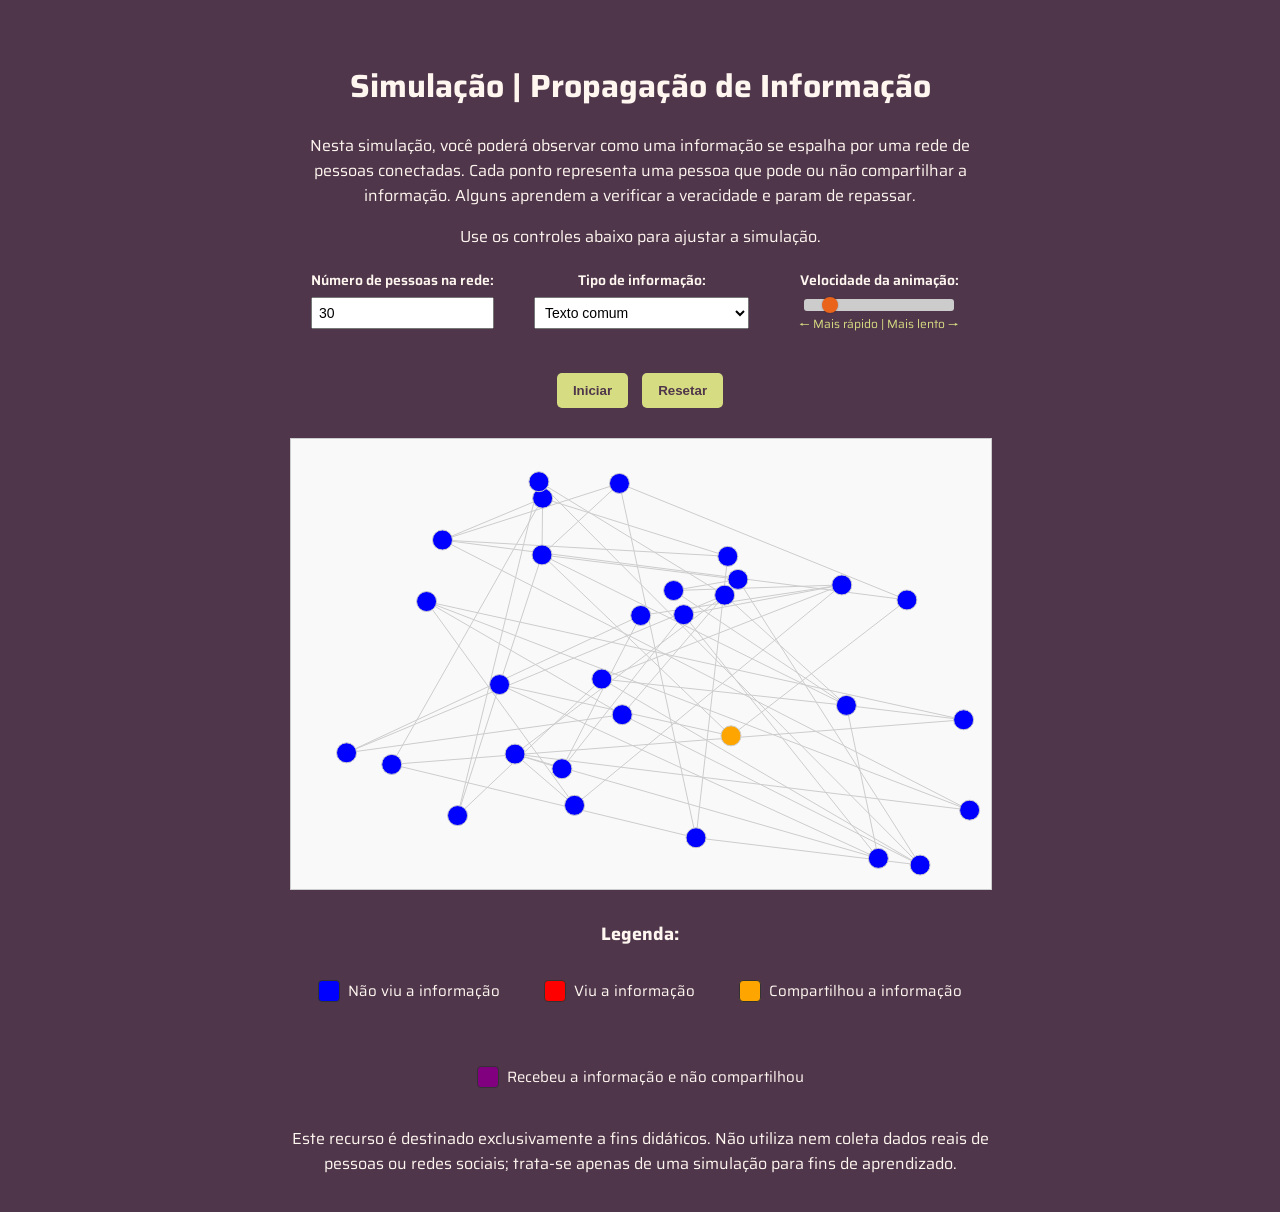
==== index.html @ 96612bad "first commit" ====
<!-- Adicionar: que essa simulação é para fins didáticos e não tem dados reais de nenhum lugar -->

<!DOCTYPE html>
<html lang="pt-br">

<head>
    <meta charset="UTF-8">
    <meta name="viewport" content="width=device-width, initial-scale=1.0">
    <link rel="stylesheet" href="style.css">
    <title>Simulação: Propagação de Informação</title>
</head>

<body class="container">
    <header>
        <h1>Simulação | Propagação de Informação</h1>

        <div class="descricao">
            <p>
                Nesta simulação, você poderá observar como uma informação se espalha por uma rede de pessoas conectadas.
                Cada ponto representa uma pessoa que pode ou não compartilhar a informação. Alguns aprendem a verificar
                a veracidade e param de repassar.
            </p>
            <p>Use os controles abaixo para ajustar a simulação.</p>
        </div>

        <div class="ajustes">
            <div class="grupo-ajuste">
                <label for="quantidadeNos">Número de pessoas na rede:</label>
                <input type="number" id="quantidadeNos" value="30" min="5" max="100">
            </div>

            <div class="grupo-ajuste">
                <label for="tipoInformacao">Tipo de informação:</label>
                <select id="tipoInformacao">
                    <option value="normal">Texto comum</option>
                    <option value="viral">Imagem ou vídeo (mais viral)</option>
                </select>
            </div>

            <div class="grupo-ajuste">
                <label for="velocidade">Velocidade da animação:</label>
                <input type="range" id="velocidade" min="1" max="1000" value="100">
                <small id="velocidadeDescricao">← Mais rápido | Mais lento →</small>
            </div>
        </div>
    </header>

    <main>
         <div class="controles">
            <button onclick="iniciarSimulacao()">Iniciar</button>
            <button onclick="resetarSimulacao()">Resetar</button>
        </div>
        <canvas id="quadro" width="700" height="500"></canvas> 

        <div class="legenda">
            <h3>Legenda:</h3>
            <div class="grid-legenda">
                <div class="item-legenda">
                    <div class="amostra-legenda" style="background-color: blue;"></div>
                    <p>Não viu a informação</p>
                </div>
                <div class="item-legenda">
                    <div class="amostra-legenda" style="background-color: red;"></div>
                    <p>Viu a informação</p>
                </div>
                <div class="item-legenda">
                    <div class="amostra-legenda" style="background-color: orange;"></div>
                    <p>Compartilhou a informação</p>
                </div>
                <div class="item-legenda">
                    <div class="amostra-legenda" style="background-color: purple;"></div>
                    <p>Recebeu a informação e não compartilhou</p>
                </div>
            </div>
        </div>

        </div>
        <p>
            Este recurso é destinado exclusivamente a fins didáticos. Não utiliza nem coleta dados reais de pessoas ou redes sociais; trata-se apenas de uma simulação para fins de aprendizado.
        </p>

    </main>



    <script src="script.js"></script>
</body>

</html>
---- style.css ----
@import url('https://fonts.googleapis.com/css2?family=Road+Rage&family=Saira:ital,wght@0,100..900;1,100..900&display=swap');

/* ======== BASE ======== */
:root{
    --cor-fundo: #4f364b ;
    --cor-principal: #0B0D20 ;
    --cor-secundaria: #cfdd2f; 
    --cor-destaque: #d6dc82;
    --cor-laranja: #ea631b;
    --cor-texto: #fff6ef;
}

body {
    font-family: "Saira", sans-serif;
    font-weight: 400;
    font-style: normal;
    margin: 0;
    padding: 0;
    background-color: var(--cor-fundo);
    color: var(--cor-texto);
}

.container {
    max-width: 800px;
    margin: 0 auto;
    padding: 20px;
    text-align: center;
}

/* ======== HEADER E DESCRIÇÃO ======== */
header {
    text-align: center;
    padding: 20px 0;
}

.descricao {
    max-width: 700px;
    margin: 0 auto 20px auto;
    font-size: 16px;
    color: var(--cor-texto);
}

/* ======== AJUSTES / CONTROLES ======== */
.ajustes {
    display: flex;
    flex-wrap: wrap;
    justify-content: center;
    gap: 40px; 
    margin-top: 20px;
    text-align: center;
}

.grupo-ajuste {
    display: flex;
    flex-direction: column;
    align-items: center;
    gap: 6px;
    min-width: 180px;
}

.grupo-ajuste label {
    font-size: 14px;
    font-weight: 600;
}

.grupo-ajuste input,
.grupo-ajuste select {
    padding: 6px;
    font-size: 14px;
    width: 100%;
    box-sizing: border-box;
}


/* ======== CANVAS E CONTROLES ======== */
main {
    max-width: 700px;
    margin: 0 auto;
    text-align: center;
}

#quadro {
    display: block;
    margin: 20px auto;
    border: 1px solid #ccc;
    background-color: #f9f9f9;
}

/* ======== BOTÕES ======== */
.controles {
    margin-top: 10px;
    text-align: center;
}

#velocidadeDescricao {
    display: block;
    font-size: 12px;
    color: var(--cor-destaque);
    margin-top: -5px;
    text-align: center;
}


button {
    background-color: var(--cor-destaque);
    color:var(--cor-fundo);
    padding: 10px 16px;
    margin: 10px 5px;
    border: none;
    border-radius: 5px;
    cursor: pointer;
    font-weight: bold;
}

button:hover {
    background-color: var(--cor-secundaria);
}

/* Barra do slider (Chrome, Edge) */
input[type="range"] {
    -webkit-appearance: none;
    width: 150px;
    height: 6px;
    background: #ccc;
    border-radius: 3px;
    outline: none;
    transition: background 0.3s ease;
}

/* Quando passa o mouse */
input[type="range"]:hover {
    background: var(--cor-texto); /* verde claro */
}

/* Botão (thumb) do slider */
input[type="range"]::-webkit-slider-thumb {
    -webkit-appearance: none;
    appearance: none;
    width: 16px;
    height: 16px;
    background: var(--cor-laranja);
    border-radius: 50%;
    cursor: pointer;
    border: none;
    box-shadow: 0 0 2px rgba(0,0,0,0.3);
}

input[type="range"]::-moz-range-thumb {
    width: 16px;
    height: 16px;
    background: var(--cor-laranja);
    border-radius: 50%;
    cursor: pointer;
    border: none;
}

/* Para Firefox - barra de fundo */
input[type="range"]::-moz-range-track {
    background: var(--cor-texto);
    height: 6px;
    border-radius: 3px;
}

/* ======== LEGENDA ======== */
.legenda {
    text-align: center;
    margin-top: 30px;
}

.legenda h3 {
    margin-bottom: 10px;
    font-size: 18px;
    color: var(--cor-texto);
}

.grid-legenda {
    display: flex;
    justify-content: center;
    flex-wrap: wrap;
    gap: 20px;
    margin-top: 10px;
}

.item-legenda {
    display: flex;
    align-items: center;
    gap: 8px;
    font-size: 15px;
    padding: 6px 12px;
    border-radius: 6px;
    transition: transform 0.2s ease;
}

.item-legenda:hover {
    transform: scale(1.03);
}

.amostra-legenda {
    width: 20px;
    height: 20px;
    border-radius: 4px;
    border: 1px solid #333;
}
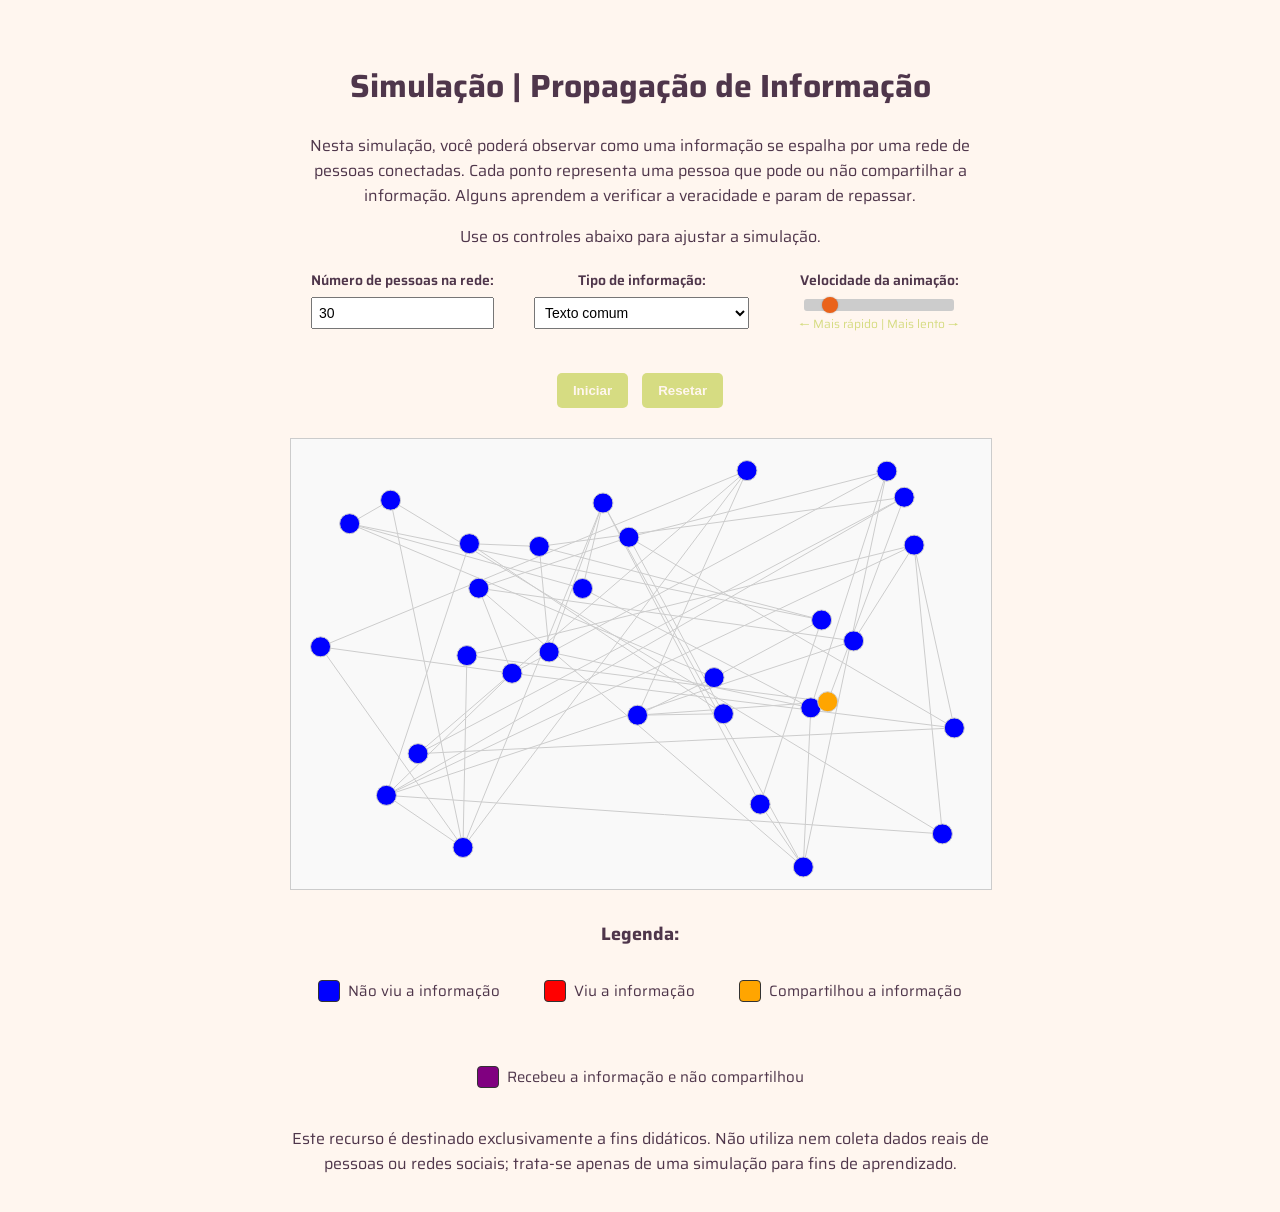
==== commit 1fe99dc4: "feat: limit propagation to partial reach" ====
--- a/index.html
+++ b/index.html
@@ -50,7 +50,8 @@
             <button onclick="iniciarSimulacao()">Iniciar</button>
             <button onclick="resetarSimulacao()">Resetar</button>
         </div>
-        <canvas id="quadro" width="700" height="500"></canvas> 
+        <canvas id="quadro" width="700" height="500"></canvas>
+        <p id="resultado" class="resultado"></p>
 
         <div class="legenda">
             <h3>Legenda:</h3>
--- a/style.css
+++ b/style.css
@@ -2,12 +2,12 @@
 
 /* ======== BASE ======== */
 :root{
-    --cor-fundo: #4f364b ;
-    --cor-principal: #0B0D20 ;
+    --cor-fundo: #fff6ef;
+    --cor-principal: #0B0D20;
     --cor-secundaria: #cfdd2f; 
     --cor-destaque: #d6dc82;
     --cor-laranja: #ea631b;
-    --cor-texto: #fff6ef;
+    --cor-texto: #4f364b;
 }
 
 body {
@@ -87,18 +87,23 @@
 }
 
 /* ======== BOTÕES ======== */
-.controles {
+.controles {
     margin-top: 10px;
     text-align: center;
-}
-
-#velocidadeDescricao {
+}
+
+#velocidadeDescricao {
     display: block;
     font-size: 12px;
     color: var(--cor-destaque);
     margin-top: -5px;
     text-align: center;
-}
+}
+
+.resultado {
+    margin-top: 10px;
+    font-weight: bold;
+}
 
 
 button {
@@ -129,7 +134,7 @@
 
 /* Quando passa o mouse */
 input[type="range"]:hover {
-    background: var(--cor-texto); /* verde claro */
+    background: var(--cor-texto); 
 }
 
 /* Botão (thumb) do slider */
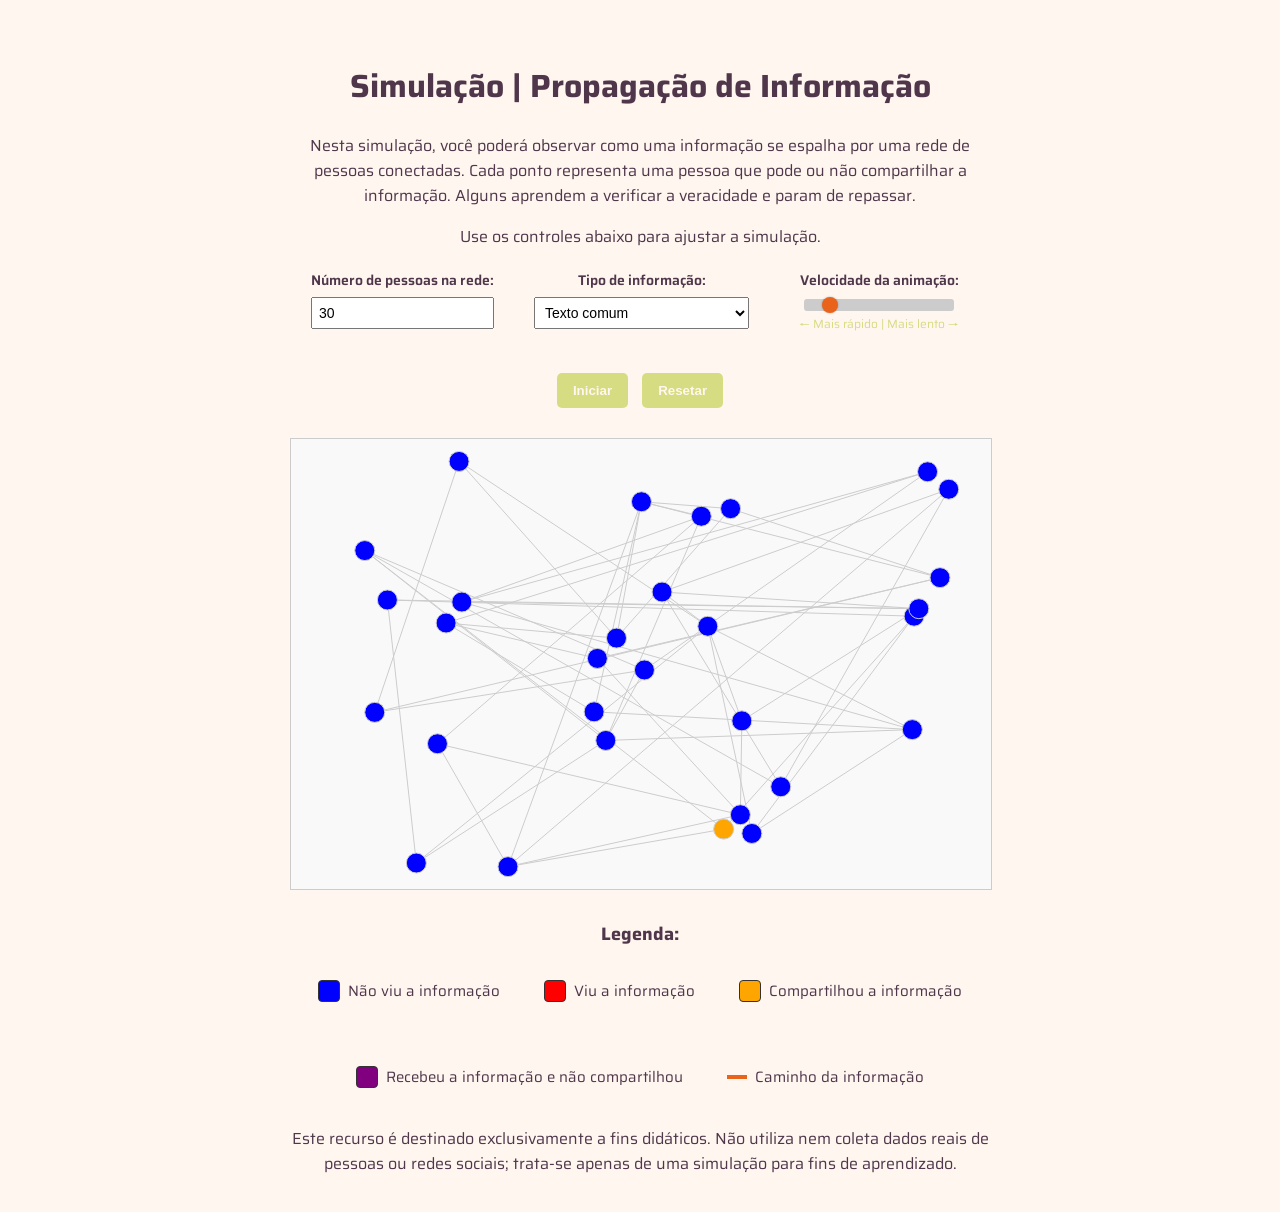
==== commit f05b14d8: "Highlight propagation paths in simulation" ====
--- a/index.html
+++ b/index.html
@@ -72,9 +72,11 @@
                     <div class="amostra-legenda" style="background-color: purple;"></div>
                     <p>Recebeu a informação e não compartilhou</p>
                 </div>
+                <div class="item-legenda">
+                    <div class="linha-legenda"></div>
+                    <p>Caminho da informação</p>
+                </div>
             </div>
-        </div>
-
         </div>
         <p>
             Este recurso é destinado exclusivamente a fins didáticos. Não utiliza nem coleta dados reais de pessoas ou redes sociais; trata-se apenas de uma simulação para fins de aprendizado.
--- a/style.css
+++ b/style.css
@@ -200,9 +200,15 @@
     transform: scale(1.03);
 }
 
-.amostra-legenda {
-    width: 20px;
-    height: 20px;
-    border-radius: 4px;
-    border: 1px solid #333;
-}
+.amostra-legenda {
+    width: 20px;
+    height: 20px;
+    border-radius: 4px;
+    border: 1px solid #333;
+}
+
+.linha-legenda {
+    width: 20px;
+    height: 4px;
+    background-color: var(--cor-laranja);
+}
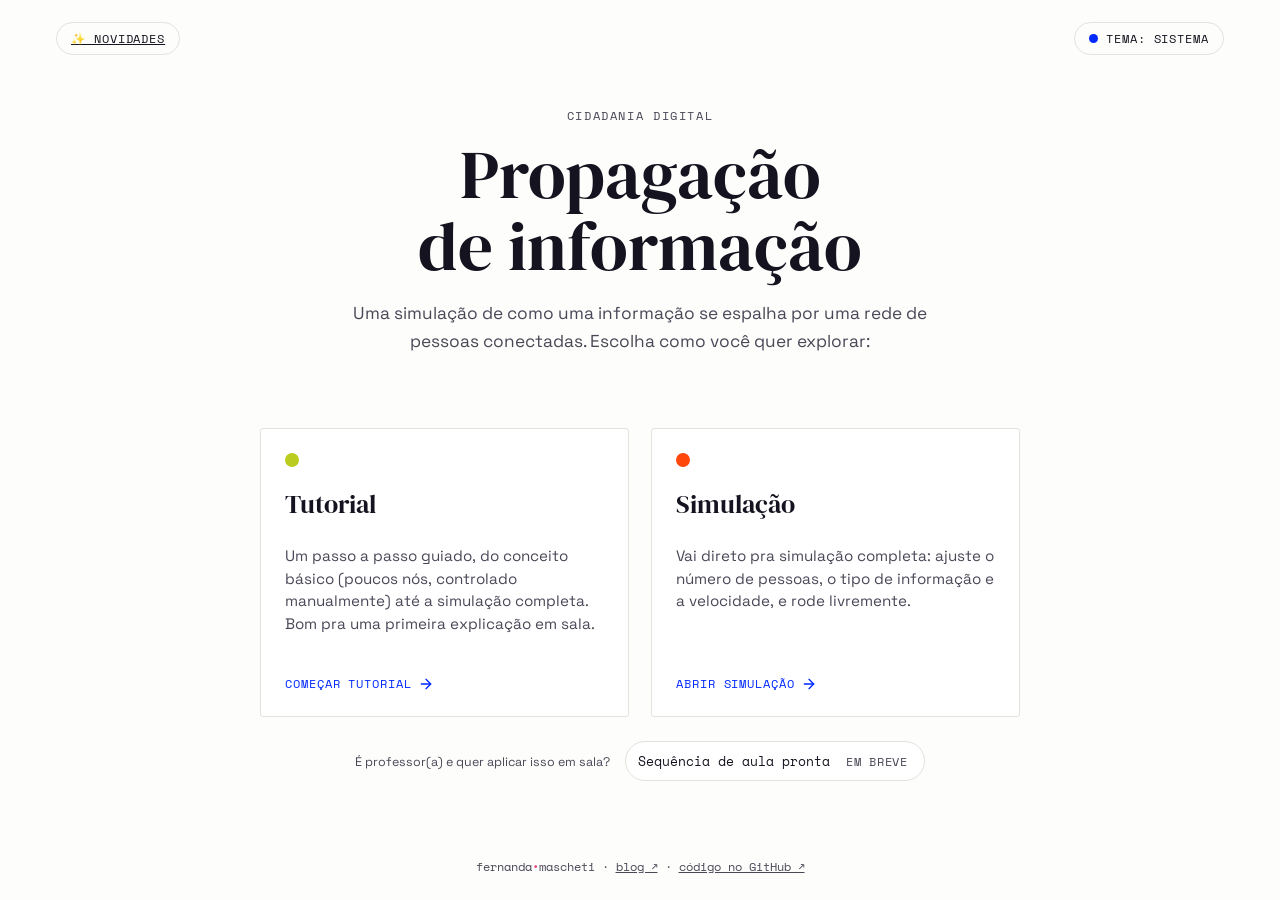
==== commit b564b23a: "v2.0: nova identidade visual, tutorial em niveis, e modelo de propagacao revisado - Reestrutura em 3" ====
--- a/index.html
+++ b/index.html
@@ -1,92 +1,86 @@
-<!-- Adicionar: que essa simulação é para fins didáticos e não tem dados reais de nenhum lugar -->
-
 <!DOCTYPE html>
 <html lang="pt-br">
+<head>
+<meta charset="UTF-8">
+<meta name="viewport" content="width=device-width, initial-scale=1.0">
+<title>Propagação de Informação</title>
+<meta name="description" content="Simulação interativa de como uma informação se espalha por uma rede de pessoas conectadas — recurso didático de Cidadania Digital.">
+<link rel="preconnect" href="https://fonts.googleapis.com">
+<link rel="preconnect" href="https://fonts.gstatic.com" crossorigin>
+<link href="https://fonts.googleapis.com/css2?family=DM+Serif+Display:ital@0;1&family=Space+Grotesk:wght@400..700&family=Space+Mono:wght@400;700&display=swap" rel="stylesheet">
+<link rel="stylesheet" href="global.css">
+<link rel="stylesheet" href="components.css">
+<link rel="stylesheet" href="landing.css">
+</head>
+<body>
 
-<head>
-    <meta charset="UTF-8">
-    <meta name="viewport" content="width=device-width, initial-scale=1.0">
-    <link rel="stylesheet" href="style.css">
-    <title>Simulação: Propagação de Informação</title>
-</head>
+<!-- Sprite de ícones (Lucide, MIT license — self-hosted) -->
+<svg style="display:none" aria-hidden="true">
+  <defs>
+    <symbol id="icon-arrow-right" viewBox="0 0 24 24" fill="none" stroke="currentColor" stroke-width="2" stroke-linecap="round" stroke-linejoin="round">
+      <path d="M5 12h14"/><path d="m12 5 7 7-7 7"/>
+    </symbol>
+  </defs>
+</svg>
 
-<body class="container">
-    <header>
-        <h1>Simulação | Propagação de Informação</h1>
+<div class="landing-top">
+  <a class="btn-pill" href="novidades.html">✨ novidades</a>
+  <button class="btn-pill" id="themeToggle" type="button">
+    <span class="node-dot c-blue"></span> <span id="themeLabel">tema: sistema</span>
+  </button>
+</div>
 
-        <div class="descricao">
-            <p>
-                Nesta simulação, você poderá observar como uma informação se espalha por uma rede de pessoas conectadas.
-                Cada ponto representa uma pessoa que pode ou não compartilhar a informação. Alguns aprendem a verificar
-                a veracidade e param de repassar.
-            </p>
-            <p>Use os controles abaixo para ajustar a simulação.</p>
-        </div>
+<section class="landing-hero">
+  <div class="wrap">
+    <div class="landing-intro">
+      <span class="eyebrow">Cidadania Digital</span>
+      <h1>Propagação de informação</h1>
+      <p>Uma simulação de como uma informação se espalha por uma rede de pessoas conectadas. Escolha como você quer explorar:</p>
+    </div>
 
-        <div class="ajustes">
-            <div class="grupo-ajuste">
-                <label for="quantidadeNos">Número de pessoas na rede:</label>
-                <input type="number" id="quantidadeNos" value="30" min="5" max="100">
-            </div>
+    <div class="choice-grid">
+      <a class="card choice-card" href="tutorial.html">
+        <span class="node-dot c-lime"></span>
+        <h2>Tutorial</h2>
+        <p>Um passo a passo guiado, do conceito básico (poucos nós, controlado manualmente) até a simulação completa. Bom pra uma primeira explicação em sala.</p>
+        <span class="choice-cta">Começar tutorial <svg class="icon" viewBox="0 0 24 24"><use href="#icon-arrow-right"/></svg></span>
+      </a>
 
-            <div class="grupo-ajuste">
-                <label for="tipoInformacao">Tipo de informação:</label>
-                <select id="tipoInformacao">
-                    <option value="normal">Texto comum</option>
-                    <option value="viral">Imagem ou vídeo (mais viral)</option>
-                </select>
-            </div>
+      <a class="card choice-card" href="simulacao.html">
+        <span class="node-dot c-amber"></span>
+        <h2>Simulação</h2>
+        <p>Vai direto pra simulação completa: ajuste o número de pessoas, o tipo de informação e a velocidade, e rode livremente.</p>
+        <span class="choice-cta">Abrir simulação <svg class="icon" viewBox="0 0 24 24"><use href="#icon-arrow-right"/></svg></span>
+      </a>
+    </div>
 
-            <div class="grupo-ajuste">
-                <label for="velocidade">Velocidade da animação:</label>
-                <input type="range" id="velocidade" min="1" max="1000" value="100">
-                <small id="velocidadeDescricao">← Mais rápido | Mais lento →</small>
-            </div>
-        </div>
-    </header>
+    <p class="landing-extra">
+      É professor(a) e quer aplicar isso em sala?
+      <a class="chip" href="#" title="Em breve">Sequência de aula pronta <span class="landing-em-breve">em breve</span></a>
+    </p>
+  </div>
+</section>
 
-    <main>
-         <div class="controles">
-            <button onclick="iniciarSimulacao()">Iniciar</button>
-            <button onclick="resetarSimulacao()">Resetar</button>
-        </div>
-        <canvas id="quadro" width="700" height="500"></canvas>
-        <p id="resultado" class="resultado"></p>
+<footer class="landing-footer">
+  fernanda<span style="color:var(--pink);">•</span>mascheti ·
+  <a href="https://femascheti.com" style="color:var(--ink-soft);">blog ↗</a> ·
+  <a href="https://github.com/femascheti/simulador-propagacao-informacao" style="color:var(--ink-soft);">código no GitHub ↗</a>
+</footer>
 
-        <div class="legenda">
-            <h3>Legenda:</h3>
-            <div class="grid-legenda">
-                <div class="item-legenda">
-                    <div class="amostra-legenda" style="background-color: blue;"></div>
-                    <p>Não viu a informação</p>
-                </div>
-                <div class="item-legenda">
-                    <div class="amostra-legenda" style="background-color: red;"></div>
-                    <p>Viu a informação</p>
-                </div>
-                <div class="item-legenda">
-                    <div class="amostra-legenda" style="background-color: orange;"></div>
-                    <p>Compartilhou a informação</p>
-                </div>
-                <div class="item-legenda">
-                    <div class="amostra-legenda" style="background-color: purple;"></div>
-                    <p>Recebeu a informação e não compartilhou</p>
-                </div>
-                <div class="item-legenda">
-                    <div class="linha-legenda"></div>
-                    <p>Caminho da informação</p>
-                </div>
-            </div>
-        </div>
-        <p>
-            Este recurso é destinado exclusivamente a fins didáticos. Não utiliza nem coleta dados reais de pessoas ou redes sociais; trata-se apenas de uma simulação para fins de aprendizado.
-        </p>
-
-    </main>
-
-
-
-    <script src="script.js"></script>
+<script>
+  (function () {
+    const toggle = document.getElementById('themeToggle');
+    const label = document.getElementById('themeLabel');
+    const root = document.documentElement;
+    const states = ['system', 'light', 'dark'];
+    let stateIndex = 0;
+    toggle.addEventListener('click', () => {
+      stateIndex = (stateIndex + 1) % states.length;
+      const s = states[stateIndex];
+      if (s === 'system') { root.removeAttribute('data-theme'); label.textContent = 'tema: sistema'; }
+      else { root.setAttribute('data-theme', s); label.textContent = 'tema: ' + (s === 'light' ? 'claro' : 'escuro'); }
+    });
+  })();
+</script>
 </body>
-
-</html>+</html>
--- a/global.css
+++ b/global.css
@@ -0,0 +1,244 @@
+/* ============================================================
+   Fernanda Mascheti — Design Tokens (global.css)
+   Extraído do artifact "Sistema de Identidade v01"
+   (https://claude.ai/code/artifact/1e1ac895-8201-4791-9dce-32bb46d02f50)
+   ============================================================ */
+
+/* ---------- fonts ----------
+   DM Serif Display, Space Grotesk e Space Mono são carregadas via
+   Google Fonts (<link> no <head> de cada página). Não declarar
+   @font-face local aqui sem os arquivos correspondentes em /fonts —
+   uma declaração local com o mesmo family/weight que falha ao
+   carregar (404) some com a fonte inteira em vez de cair pro
+   Google Fonts, porque o navegador não faz fallback entre
+   @font-face concorrentes, só pro próximo da font-family da regra. */
+
+/* ---------- color tokens ---------- */
+:root {
+  --paper: #fdfdfb;
+  --paper-raised: #ffffff;
+  --ink: #15131f;
+  --ink-soft: #4a4757;
+  --line: #e4e1de;
+
+  --brand-blue: #0029ff;
+  --brand-blue-ink: #ffffff;
+  --lime: #b9cc1f;
+  --lime-ink: #24280a;
+  --pink: #e8447a;
+  --pink-ink: #fff0f4;
+  --amber: #fe470a;
+  --amber-ink: #2a0a00;
+  --sky: #9dcff0;
+  --sky-ink: #072843;
+  --sun: #fef76d;
+  --sun-ink: #2a2400;
+
+  --shadow: 220 20% 10%;
+  --radius: 3px;
+
+  /* elevação (superfícies levantadas: card hover, toast, dropdown, dialog) */
+  --elevation-1: 0 1px 2px hsl(var(--shadow) / 0.06), 0 1px 1px hsl(var(--shadow) / 0.04);
+  --elevation-2: 0 8px 20px -4px hsl(var(--shadow) / 0.14), 0 2px 6px -2px hsl(var(--shadow) / 0.08);
+  --elevation-3: 0 20px 50px -12px hsl(var(--shadow) / 0.35);
+
+  /* anel de foco compartilhado por botões, inputs e controles */
+  --focus-ring: 0 0 0 3px hsl(228 100% 50% / 0.18);
+
+  /* spacing scale (extraída dos paddings/gaps usados no artifact) */
+  --space-1: 8px;
+  --space-2: 12px;
+  --space-3: 14px;
+  --space-4: 18px;
+  --space-5: 22px;
+  --space-6: 24px;
+  --space-7: 32px;
+  --space-8: clamp(20px, 5vw, 56px);   /* padding lateral de página */
+  --space-9: clamp(40px, 7vw, 72px);   /* padding vertical de seção */
+  --space-10: clamp(50px, 9vw, 96px);  /* padding vertical do hero */
+
+  /* type scale */
+  --text-xs: 0.72rem;   /* eyebrow, .theme-toggle, labels mono */
+  --text-sm: 0.78rem;   /* .card .tag, notas pequenas */
+  --text-sm-alt: 0.82rem; /* .chip, swatch-meta .name */
+  --text-base: 0.95rem; /* wordmark */
+  --text-md: 1.05rem;   /* corpo padrão / type-sample-body */
+  --text-lg: 1.08rem;   /* hero lede */
+  --text-h2: clamp(1.5rem, 3vw, 2rem);      /* section-head h2 */
+  --text-display-sm: clamp(1.6rem, 3.4vw, 2.5rem); /* type specimen display */
+  --text-hero: clamp(2.4rem, 6vw, 4.3rem);  /* hero h1 */
+
+  --max-content: 1040px; /* .wrap max-width */
+}
+
+@media (prefers-color-scheme: dark) {
+  :root {
+    --paper: #131226;
+    --paper-raised: #1b1a33;
+    --ink: #f3f1ff;
+    --ink-soft: #b3aecf;
+    --line: #322f52;
+    --brand-blue: #0029ff;
+    --brand-blue-ink: #ffffff;
+    --lime: #d7ec3f;
+    --lime-ink: #1b1e05;
+    --pink: #ff7aa8;
+    --pink-ink: #2a0714;
+    --amber: #fe470a;
+    --amber-ink: #2a0a00;
+    --sky: #9dcff0;
+    --sky-ink: #072843;
+    --sun: #fef76d;
+    --sun-ink: #2a2400;
+  }
+}
+:root[data-theme='dark'] {
+  --paper: #131226;
+  --paper-raised: #1b1a33;
+  --ink: #f3f1ff;
+  --ink-soft: #b3aecf;
+  --line: #322f52;
+  --brand-blue: #0029ff;
+  --brand-blue-ink: #ffffff;
+  --lime: #d7ec3f;
+  --lime-ink: #1b1e05;
+  --pink: #ff7aa8;
+  --pink-ink: #2a0714;
+  --amber: #fe470a;
+  --amber-ink: #2a0a00;
+  --sky: #9dcff0;
+  --sky-ink: #072843;
+  --sun: #fef76d;
+  --sun-ink: #2a2400;
+}
+:root[data-theme='light'] {
+  --paper: #fdfdfb;
+  --paper-raised: #ffffff;
+  --ink: #15131f;
+  --ink-soft: #4a4757;
+  --line: #e4e1de;
+  --brand-blue: #0029ff;
+  --brand-blue-ink: #ffffff;
+  --lime: #b9cc1f;
+  --lime-ink: #24280a;
+  --pink: #e8447a;
+  --pink-ink: #fff0f4;
+  --amber: #fe470a;
+  --amber-ink: #2a0a00;
+  --sky: #9dcff0;
+  --sky-ink: #072843;
+  --sun: #fef76d;
+  --sun-ink: #2a2400;
+}
+
+/* ---------- base reset & typography ---------- */
+* { box-sizing: border-box; }
+
+html, body {
+  margin: 0;
+  background: var(--paper);
+  color: var(--ink);
+  font-family: 'Space Grotesk', ui-sans-serif, sans-serif;
+  -webkit-font-smoothing: antialiased;
+  overflow-x: hidden;
+  transition: background .3s ease, color .3s ease;
+}
+
+::selection { background: var(--lime); color: var(--lime-ink); }
+
+a { color: var(--brand-blue); }
+
+h1, h2, h3 {
+  font-family: 'DM Serif Display', ui-serif, Georgia, serif;
+  font-weight: 400;
+  line-height: 1.05;
+  text-wrap: balance;
+  margin: 0;
+}
+
+.eyebrow {
+  font-family: 'Space Mono', ui-monospace, monospace;
+  font-size: var(--text-xs);
+  letter-spacing: 0.14em;
+  text-transform: uppercase;
+  color: var(--ink-soft);
+}
+
+.wrap {
+  max-width: var(--max-content);
+  margin: 0 auto;
+  padding: 0 var(--space-8);
+}
+
+/* ---------- border radius tokens em uso ---------- */
+.radius-card { border-radius: var(--radius); }   /* cards, swatches */
+.radius-pill { border-radius: 999px; }           /* botões, chips, toggle */
+.radius-circle { border-radius: 50%; }           /* dots do grafo, avatar */
+
+/* ---------- componentes-base (tokens aplicados) ---------- */
+
+/* dot/node — usado no motivo de constelação (hero, chips, bullets de tag) */
+.node-dot {
+  display: inline-block;
+  width: 9px;
+  height: 9px;
+  border-radius: 50%;
+}
+.node-dot.c-lime  { background: var(--lime); }
+.node-dot.c-pink  { background: var(--pink); }
+.node-dot.c-amber { background: var(--amber); }
+.node-dot.c-sky   { background: var(--sky); }
+.node-dot.c-sun   { background: var(--sun); }
+.node-dot.c-blue  { background: var(--brand-blue); }
+.node-dot.c-paper { background: var(--paper-raised); border: 1px solid var(--ink-soft); }
+
+/* chip / badge (tags de categoria: Design Instrucional, Dados, Produto...) */
+.chip {
+  display: inline-flex;
+  align-items: center;
+  gap: var(--space-1);
+  padding: 9px 16px 9px 12px;
+  border-radius: 999px;
+  border: 1px solid var(--line);
+  font-family: 'Space Mono', monospace;
+  font-size: var(--text-sm-alt);
+  background: var(--paper-raised);
+}
+
+/* card de projeto/categoria */
+.card {
+  position: relative;
+  border: 1px solid var(--line);
+  border-radius: var(--radius);
+  padding: var(--space-5) var(--space-5) var(--space-6);
+  background: var(--paper-raised);
+  transition: border-color .2s ease, transform .2s ease;
+}
+.card:hover { transform: translateY(-3px); box-shadow: var(--elevation-2); }
+
+/* botão pill (ex: toggle de tema, CTA outline) */
+.btn-pill {
+  font-family: 'Space Mono', monospace;
+  font-size: var(--text-xs);
+  letter-spacing: 0.08em;
+  text-transform: uppercase;
+  background: none;
+  border: 1px solid var(--line);
+  color: var(--ink);
+  padding: 7px 14px;
+  border-radius: 999px;
+  cursor: pointer;
+  display: inline-flex;
+  align-items: center;
+  gap: var(--space-1);
+}
+.btn-pill:hover { border-color: var(--ink-soft); }
+.btn-pill:focus { outline: none; }
+.btn-pill:focus-visible { border-color: var(--brand-blue); box-shadow: var(--focus-ring); }
+.btn-pill:disabled { opacity: 0.5; cursor: not-allowed; }
+.btn-pill:disabled:hover { border-color: var(--line); }
+
+/* variante preenchida — ação principal */
+.btn-pill.primary { background: var(--brand-blue); color: var(--brand-blue-ink); border-color: var(--brand-blue); }
+.btn-pill.primary:hover { background: var(--brand-blue); border-color: var(--brand-blue); filter: brightness(0.92); }
+.btn-pill.primary:disabled:hover { filter: none; }
--- a/components.css
+++ b/components.css
@@ -0,0 +1,908 @@
+/* ============================================================
+   Fernanda Mascheti — Design System (components.css)
+   Componentes de UI construídos sobre os tokens de global.css.
+   Adaptados visualmente do shadcn/ui pro sistema de identidade
+   (DM Serif Display / Space Grotesk / Space Mono, radius=3px,
+   pills=999px, paleta lime/pink/amber/sky/sun sobre brand-blue).
+   Importar global.css ANTES deste arquivo.
+   ============================================================ */
+
+/* ---------- ícones (sprite Lucide definido em design-system.html) ---------- */
+.icon {
+  width: 16px; height: 16px;
+  flex: none;
+  display: inline-block;
+  vertical-align: middle;
+}
+
+/* ---------- foco (padrão compartilhado por inputs, botões e controles) ----------
+   outline vai pra none incondicionalmente em :focus (clique de mouse não deve
+   mostrar o outline nativo do navegador, que ignora nosso border-radius); o
+   anel customizado só aparece em :focus-visible (navegação por teclado). */
+.focus-ring:focus,
+.checkbox input:focus ~ .checkbox-box,
+.switch input:focus ~ .switch-track,
+.input:focus,
+.textarea:focus,
+.select:focus,
+.slider input[type="range"]:focus,
+.carousel-btn:focus,
+.carousel-dot:focus,
+.dialog-close:focus,
+.calendar-nav:focus,
+.calendar-day:focus,
+.toast-close:focus,
+.tabs-trigger:focus,
+.accordion-trigger:focus,
+.sidebar-item:focus,
+.stepper-btn:focus {
+  outline: none;
+}
+.focus-ring:focus-visible,
+.checkbox input:focus-visible ~ .checkbox-box,
+.switch input:focus-visible ~ .switch-track,
+.input:focus-visible,
+.textarea:focus-visible,
+.select:focus-visible,
+.slider input[type="range"]:focus-visible,
+.carousel-btn:focus-visible,
+.carousel-dot:focus-visible,
+.dialog-close:focus-visible,
+.calendar-nav:focus-visible,
+.calendar-day:focus-visible,
+.toast-close:focus-visible,
+.tabs-trigger:focus-visible,
+.accordion-trigger:focus-visible,
+.sidebar-item:focus-visible,
+.stepper-btn:focus-visible {
+  border-color: var(--brand-blue);
+  box-shadow: var(--focus-ring);
+}
+
+/* ============================================================
+   CALENDAR (movido de design-system.html — era componente real,
+   não markup de demonstração da página)
+   ============================================================ */
+.calendar {
+  background: var(--paper-raised);
+  border: 1px solid var(--line);
+  border-radius: var(--radius);
+  padding: var(--space-4);
+  width: fit-content;
+}
+.calendar-header {
+  display: flex;
+  align-items: center;
+  justify-content: space-between;
+  gap: var(--space-3);
+  margin-bottom: var(--space-3);
+}
+.calendar-title {
+  font-family: 'Space Grotesk', sans-serif;
+  font-weight: 700;
+  font-size: var(--text-base);
+  text-transform: capitalize;
+}
+.calendar-nav {
+  width: 26px; height: 26px;
+  border-radius: 50%;
+  border: 1px solid var(--line);
+  background: none;
+  color: var(--ink);
+  cursor: pointer;
+  display: flex;
+  align-items: center;
+  justify-content: center;
+  font-size: 0.9rem;
+  line-height: 1;
+  padding: 0;
+}
+.calendar-nav:hover { border-color: var(--ink-soft); }
+.calendar-grid {
+  display: grid;
+  grid-template-columns: 30px repeat(7, 32px);
+  gap: 2px;
+}
+.calendar-weekhead, .calendar-weeknum {
+  font-family: 'Space Mono', monospace;
+  font-size: var(--text-xs);
+  color: var(--ink-soft);
+  text-align: center;
+  display: flex;
+  align-items: center;
+  justify-content: center;
+}
+.calendar-weekhead { text-transform: uppercase; padding-bottom: 4px; }
+.calendar-weeknum { border-right: 1px solid var(--line); margin-right: 2px; }
+.calendar-day {
+  width: 32px; height: 32px;
+  border: 1px solid transparent;
+  background: none;
+  border-radius: 50%;
+  font-family: 'Space Mono', monospace;
+  font-size: var(--text-sm-alt);
+  color: var(--ink);
+  cursor: pointer;
+  display: flex;
+  align-items: center;
+  justify-content: center;
+}
+.calendar-day:hover { background: var(--line); }
+.calendar-day.outside { color: var(--ink-soft); opacity: 0.45; }
+.calendar-day.today { border-color: var(--brand-blue); font-weight: 700; }
+.calendar-day.selected { background: var(--brand-blue); color: var(--brand-blue-ink); font-weight: 700; }
+.calendar-legend {
+  display: flex;
+  flex-wrap: wrap;
+  gap: var(--space-4);
+  margin-top: var(--space-3);
+  font-family: 'Space Mono', monospace;
+  font-size: var(--text-xs);
+  color: var(--ink-soft);
+}
+.calendar-legend .swatch-dot {
+  display: inline-block;
+  width: 9px; height: 9px;
+  border-radius: 50%;
+  margin-right: 5px;
+  vertical-align: middle;
+}
+
+/* ============================================================
+   CHECKBOX
+   ============================================================ */
+.checkbox {
+  display: inline-flex;
+  align-items: center;
+  gap: var(--space-2);
+  cursor: pointer;
+  font-size: var(--text-md);
+  color: var(--ink);
+}
+.checkbox input {
+  position: absolute;
+  width: 1px; height: 1px;
+  margin: -1px;
+  overflow: hidden;
+  clip: rect(0,0,0,0);
+}
+.checkbox-box {
+  flex: none;
+  width: 18px; height: 18px;
+  border: 1px solid var(--line);
+  border-radius: var(--radius);
+  background: var(--paper-raised);
+  display: flex;
+  align-items: center;
+  justify-content: center;
+  transition: background .15s ease, border-color .15s ease;
+}
+.checkbox-box svg {
+  width: 12px; height: 12px;
+  opacity: 0;
+  transform: scale(0.6);
+  transition: opacity .12s ease, transform .12s ease;
+}
+.checkbox:hover .checkbox-box { border-color: var(--ink-soft); }
+.checkbox input:checked ~ .checkbox-box {
+  background: var(--pink);
+  border-color: var(--pink);
+}
+.checkbox:hover input:checked ~ .checkbox-box { border-color: var(--pink); filter: brightness(0.92); }
+.checkbox input:checked ~ .checkbox-box svg { opacity: 1; transform: scale(1); }
+.checkbox input:disabled ~ .checkbox-box { opacity: 0.5; cursor: not-allowed; }
+.checkbox:has(input:disabled) { cursor: not-allowed; color: var(--ink-soft); }
+.checkbox:has(input:disabled):hover .checkbox-box { border-color: var(--line); }
+
+/* ============================================================
+   CARD — subcomponentes (o .card base já existe em global.css)
+   ============================================================ */
+.card-header { margin-bottom: var(--space-3); }
+.card-title {
+  font-family: 'DM Serif Display', serif;
+  font-weight: 400;
+  font-size: 1.4rem;
+  margin: 0;
+}
+.card-description {
+  font-size: var(--text-sm);
+  color: var(--ink-soft);
+  margin-top: var(--space-1);
+  line-height: 1.5;
+}
+.card-content { font-size: var(--text-base); color: var(--ink-soft); line-height: 1.55; }
+.card-footer {
+  display: flex;
+  align-items: center;
+  gap: var(--space-3);
+  margin-top: var(--space-5);
+  padding-top: var(--space-4);
+  border-top: 1px solid var(--line);
+}
+
+/* ============================================================
+   CAROUSEL
+   ============================================================ */
+.carousel { position: relative; }
+.carousel-viewport { overflow: hidden; }
+.carousel-track {
+  display: flex;
+  transition: transform .35s ease;
+}
+.carousel-slide { flex: 0 0 100%; min-width: 0; }
+.carousel-controls {
+  display: flex;
+  align-items: center;
+  justify-content: space-between;
+  margin-top: var(--space-4);
+}
+.carousel-btn {
+  width: 32px; height: 32px;
+  border-radius: 50%;
+  border: 1px solid var(--line);
+  background: var(--paper-raised);
+  color: var(--ink);
+  cursor: pointer;
+  display: flex;
+  align-items: center;
+  justify-content: center;
+  font-size: 1rem;
+  line-height: 1;
+}
+.carousel-btn:hover { border-color: var(--ink-soft); }
+.carousel-btn:disabled { opacity: 0.35; cursor: not-allowed; }
+.carousel-dots { display: flex; gap: 7px; }
+.carousel-dot {
+  width: 7px; height: 7px;
+  border-radius: 50%;
+  border: none;
+  background: var(--line);
+  cursor: pointer;
+  padding: 0;
+}
+.carousel-dot:hover { background: var(--ink-soft); }
+.carousel-dot.active { background: var(--amber); }
+.carousel-dot.active:hover { background: var(--amber); filter: brightness(0.9); }
+
+/* ============================================================
+   ALERT
+   ============================================================ */
+.alert {
+  display: flex;
+  gap: var(--space-3);
+  border: 1px solid var(--line);
+  border-radius: var(--radius);
+  background: var(--paper-raised);
+  padding: var(--space-4) var(--space-5);
+  border-left: 3px solid var(--brand-blue);
+}
+.alert-icon { flex: none; width: 18px; height: 18px; margin-top: 2px; color: var(--brand-blue); }
+.alert-title {
+  font-family: 'Space Grotesk', sans-serif;
+  font-weight: 700;
+  font-size: var(--text-base);
+  margin: 0;
+}
+.alert-description {
+  font-size: var(--text-sm);
+  color: var(--ink-soft);
+  margin-top: 2px;
+  line-height: 1.5;
+}
+.alert.alert-destructive { border-left-color: var(--pink); }
+.alert.alert-destructive .alert-icon { color: var(--pink); }
+.alert.alert-success { border-left-color: var(--lime); }
+.alert.alert-success .alert-icon { color: var(--lime); }
+.alert.alert-warning { border-left-color: var(--amber); }
+.alert.alert-warning .alert-icon { color: var(--amber); }
+
+/* ============================================================
+   ACCORDION
+   ============================================================ */
+.accordion { border-top: 1px solid var(--line); }
+.accordion-item { border-bottom: 1px solid var(--line); }
+.accordion-trigger {
+  width: 100%;
+  display: flex;
+  align-items: center;
+  justify-content: space-between;
+  gap: var(--space-3);
+  background: none;
+  border: none;
+  cursor: pointer;
+  padding: var(--space-4) 2px;
+  font-family: 'Space Grotesk', sans-serif;
+  font-size: var(--text-md);
+  font-weight: 700;
+  color: var(--ink);
+  text-align: left;
+}
+.accordion-trigger:hover { color: var(--brand-blue); }
+.accordion-trigger:hover .chevron { color: var(--brand-blue); }
+.accordion-trigger .chevron {
+  flex: none;
+  width: 14px; height: 14px;
+  transition: transform .2s ease;
+  color: var(--ink-soft);
+}
+.accordion-item.open .accordion-trigger .chevron { transform: rotate(180deg); }
+.accordion-panel {
+  display: grid;
+  grid-template-rows: 0fr;
+  transition: grid-template-rows .2s ease;
+}
+.accordion-item.open .accordion-panel { grid-template-rows: 1fr; }
+.accordion-panel-inner { overflow: hidden; }
+.accordion-content {
+  padding: 0 2px var(--space-4);
+  font-size: var(--text-base);
+  color: var(--ink-soft);
+  line-height: 1.6;
+}
+
+/* ============================================================
+   AVATAR
+   ============================================================ */
+.avatar {
+  position: relative;
+  flex: none;
+  width: 40px; height: 40px;
+  border-radius: 50%;
+  overflow: hidden;
+  background: var(--line);
+  display: inline-flex;
+  align-items: center;
+  justify-content: center;
+}
+.avatar img { width: 100%; height: 100%; object-fit: cover; }
+.avatar-fallback {
+  font-family: 'Space Mono', monospace;
+  font-size: var(--text-sm);
+  font-weight: 700;
+  color: var(--ink-soft);
+}
+.avatar-group { display: flex; }
+.avatar-group .avatar { border: 2px solid var(--paper); margin-left: -10px; }
+.avatar-group .avatar:first-child { margin-left: 0; }
+.avatar.sm { width: 28px; height: 28px; }
+.avatar.lg { width: 56px; height: 56px; }
+
+/* ============================================================
+   BUTTON GROUP
+   ============================================================ */
+.btn-group {
+  display: inline-flex;
+  align-self: flex-start;
+  border: 1px solid var(--line);
+  border-radius: 999px;
+  overflow: hidden;
+}
+.btn-group .btn-pill {
+  border: none;
+  border-radius: 0;
+  position: relative;
+}
+.btn-group .btn-pill:not(:last-child)::after {
+  content: '';
+  position: absolute;
+  right: 0; top: 20%;
+  height: 60%;
+  width: 1px;
+  background: var(--line);
+}
+.btn-group .btn-pill.active { background: var(--brand-blue); color: var(--brand-blue-ink); }
+
+/* ============================================================
+   BUBBLE (chat message)
+   ============================================================ */
+.bubble-row { display: flex; margin-bottom: var(--space-2); }
+.bubble-row.out { justify-content: flex-end; }
+.bubble {
+  max-width: 70%;
+  padding: var(--space-2) var(--space-3);
+  border-radius: 14px;
+  font-size: var(--text-base);
+  line-height: 1.45;
+  background: var(--paper-raised);
+  border: 1px solid var(--line);
+  border-bottom-left-radius: 3px;
+}
+.bubble-row.out .bubble {
+  background: var(--brand-blue);
+  color: var(--brand-blue-ink);
+  border-color: var(--brand-blue);
+  border-bottom-left-radius: 14px;
+  border-bottom-right-radius: 3px;
+}
+.bubble-meta {
+  display: block;
+  font-family: 'Space Mono', monospace;
+  font-size: var(--text-xs);
+  color: var(--ink-soft);
+  margin-top: 3px;
+  opacity: 0.8;
+}
+.bubble-row.out .bubble-meta { color: var(--brand-blue-ink); opacity: 0.75; }
+
+/* ============================================================
+   DIALOG
+   ============================================================ */
+.dialog-overlay {
+  position: fixed; inset: 0;
+  background: hsl(var(--shadow) / 0.45);
+  display: none;
+  align-items: center;
+  justify-content: center;
+  padding: var(--space-5);
+  z-index: 100;
+}
+.dialog-overlay.open { display: flex; }
+.dialog {
+  width: 100%;
+  max-width: 420px;
+  background: var(--paper-raised);
+  border: 1px solid var(--line);
+  border-radius: var(--radius);
+  padding: var(--space-6);
+  box-shadow: var(--elevation-3);
+}
+.dialog-header { margin-bottom: var(--space-4); }
+.dialog-title {
+  font-family: 'DM Serif Display', serif;
+  font-weight: 400;
+  font-size: 1.5rem;
+  margin: 0;
+}
+.dialog-description { font-size: var(--text-sm); color: var(--ink-soft); margin-top: var(--space-1); line-height: 1.5; }
+.dialog-body { font-size: var(--text-base); color: var(--ink-soft); line-height: 1.55; }
+.dialog-footer {
+  display: flex;
+  justify-content: flex-end;
+  gap: var(--space-3);
+  margin-top: var(--space-6);
+}
+.dialog-close {
+  position: absolute;
+  top: var(--space-4); right: var(--space-4);
+  width: 26px; height: 26px;
+  border-radius: 50%;
+  border: 1px solid var(--line);
+  background: none;
+  color: var(--ink);
+  cursor: pointer;
+  display: flex; align-items: center; justify-content: center;
+}
+.dialog { position: relative; }
+.dialog-close:hover { border-color: var(--ink-soft); }
+
+/* ============================================================
+   FIELD (wrapper de formulário: label + control + help/error)
+   ============================================================ */
+.field { display: flex; flex-direction: column; gap: var(--space-3); }
+.field-label {
+  font-family: 'Space Grotesk', sans-serif;
+  font-size: var(--text-sm-alt);
+  font-weight: 700;
+  color: var(--ink);
+}
+.field-label .optional {
+  font-family: 'Space Mono', monospace;
+  font-weight: 400;
+  font-size: var(--text-xs);
+  color: var(--ink-soft);
+  text-transform: uppercase;
+  margin-left: 6px;
+}
+.field-description { font-size: var(--text-sm); color: var(--ink-soft); line-height: 1.4; }
+.field-error { font-size: var(--text-sm); color: var(--pink); line-height: 1.4; }
+.field.has-error .input,
+.field.has-error .textarea { border-color: var(--pink); }
+
+/* ============================================================
+   INPUT
+   ============================================================ */
+.input {
+  width: 100%;
+  font-family: 'Space Grotesk', sans-serif;
+  font-size: var(--text-base);
+  color: var(--ink);
+  background: var(--paper-raised);
+  border: 1px solid var(--line);
+  border-radius: var(--radius);
+  padding: 10px 12px;
+  transition: border-color .15s ease, box-shadow .15s ease;
+}
+.input:hover:not(:disabled):not(:focus-visible) { border-color: var(--ink-soft); }
+.input::placeholder { color: var(--ink-soft); opacity: 0.75; }
+.input:disabled { opacity: 0.55; cursor: not-allowed; }
+.input-group { position: relative; display: flex; align-items: center; }
+.input-group .input { padding-left: 34px; }
+.input-group .input-icon {
+  position: absolute; left: 11px;
+  width: 15px; height: 15px;
+  color: var(--ink-soft);
+  pointer-events: none;
+}
+
+/* ============================================================
+   SELECT
+   ============================================================ */
+.select-wrap { position: relative; display: flex; }
+.select {
+  width: 100%;
+  appearance: none;
+  -webkit-appearance: none;
+  font-family: 'Space Grotesk', sans-serif;
+  font-size: var(--text-base);
+  color: var(--ink);
+  background: var(--paper-raised);
+  border: 1px solid var(--line);
+  border-radius: var(--radius);
+  padding: 10px 34px 10px 12px;
+  cursor: pointer;
+  transition: border-color .15s ease, box-shadow .15s ease;
+}
+.select-wrap .icon {
+  position: absolute;
+  right: 11px; top: 50%;
+  transform: translateY(-50%);
+  color: var(--ink-soft);
+  pointer-events: none;
+}
+.select:hover:not(:disabled):not(:focus-visible) { border-color: var(--ink-soft); }
+.select:disabled { opacity: 0.55; cursor: not-allowed; }
+.select:disabled ~ .icon { opacity: 0.55; }
+
+/* ============================================================
+   TEXTAREA
+   ============================================================ */
+.textarea {
+  width: 100%;
+  min-height: 96px;
+  resize: vertical;
+  font-family: 'Space Grotesk', sans-serif;
+  font-size: var(--text-base);
+  color: var(--ink);
+  background: var(--paper-raised);
+  border: 1px solid var(--line);
+  border-radius: var(--radius);
+  padding: 10px 12px;
+  line-height: 1.5;
+  transition: border-color .15s ease, box-shadow .15s ease;
+}
+.textarea:hover:not(:disabled):not(:focus-visible) { border-color: var(--ink-soft); }
+.textarea::placeholder { color: var(--ink-soft); opacity: 0.75; }
+.textarea:disabled { opacity: 0.55; cursor: not-allowed; resize: none; }
+
+/* ============================================================
+   SWITCH
+   ============================================================ */
+.switch {
+  display: inline-flex;
+  align-items: center;
+  gap: var(--space-2);
+  cursor: pointer;
+  font-size: var(--text-md);
+}
+.switch input {
+  position: absolute;
+  width: 1px; height: 1px;
+  margin: -1px;
+  overflow: hidden;
+  clip: rect(0,0,0,0);
+}
+.switch-track {
+  flex: none;
+  width: 38px; height: 22px;
+  border-radius: 999px;
+  background: var(--line);
+  border: 1px solid var(--line);
+  position: relative;
+  transition: background .15s ease, border-color .15s ease;
+}
+.switch-thumb {
+  position: absolute;
+  top: 2px; left: 2px;
+  width: 16px; height: 16px;
+  border-radius: 50%;
+  background: var(--paper-raised);
+  box-shadow: 0 1px 2px hsl(var(--shadow) / 0.3);
+  transition: transform .15s ease;
+}
+.switch:hover .switch-track { border-color: var(--ink-soft); }
+.switch input:checked ~ .switch-track { background: var(--lime); border-color: var(--lime); }
+.switch:hover input:checked ~ .switch-track { filter: brightness(0.94); border-color: var(--lime); }
+.switch input:checked ~ .switch-track .switch-thumb { transform: translateX(16px); }
+.switch input:disabled ~ .switch-track { opacity: 0.5; cursor: not-allowed; }
+.switch:has(input:disabled) { cursor: not-allowed; }
+.switch:has(input:disabled):hover .switch-track { border-color: var(--line); }
+
+/* ============================================================
+   SLIDER
+   ============================================================ */
+.slider { display: flex; flex-direction: column; gap: var(--space-2); }
+.slider-row { display: flex; align-items: center; gap: var(--space-3); position: relative; }
+.slider-value {
+  font-family: 'Space Mono', monospace;
+  font-size: var(--text-sm-alt);
+  color: var(--ink-soft);
+  min-width: 2.5ch;
+  text-align: right;
+}
+.slider-edge {
+  flex: none;
+  font-family: 'Space Mono', monospace;
+  font-size: var(--text-xs);
+  color: var(--ink-soft);
+}
+.slider input[type="range"] {
+  -webkit-appearance: none;
+  appearance: none;
+  flex: 1 1 auto;
+  width: auto;
+  height: 4px;
+  border-radius: 999px;
+  background: linear-gradient(to right, var(--amber) 0%, var(--amber) var(--fill, 50%), var(--line) var(--fill, 50%), var(--line) 100%);
+  cursor: pointer;
+}
+.slider input[type="range"]::-webkit-slider-thumb {
+  -webkit-appearance: none;
+  width: 16px; height: 16px;
+  border-radius: 50%;
+  background: var(--paper-raised);
+  border: 2px solid var(--amber);
+  box-shadow: 0 1px 2px hsl(var(--shadow) / 0.3);
+  cursor: pointer;
+}
+.slider input[type="range"]::-moz-range-thumb {
+  width: 16px; height: 16px;
+  border-radius: 50%;
+  background: var(--paper-raised);
+  border: 2px solid var(--amber);
+  cursor: pointer;
+}
+.slider input[type="range"]::-moz-range-track {
+  height: 4px;
+  border-radius: 999px;
+  background: var(--line);
+}
+.slider input[type="range"]::-moz-range-progress {
+  height: 4px;
+  border-radius: 999px;
+  background: var(--amber);
+}
+.slider input[type="range"]:hover::-webkit-slider-thumb { filter: brightness(0.94); }
+.slider input[type="range"]:disabled { opacity: 0.5; cursor: not-allowed; filter: grayscale(0.4); }
+.slider input[type="range"]:disabled::-webkit-slider-thumb { cursor: not-allowed; }
+
+/* ============================================================
+   STEPPER (contador +/-)
+   ============================================================ */
+.stepper {
+  display: inline-flex;
+  align-items: stretch;
+  align-self: flex-start;
+  border: 1px solid var(--line);
+  border-radius: 999px;
+  overflow: hidden;
+}
+.stepper-btn {
+  width: 44px;
+  padding: 11px 0;
+  display: flex;
+  align-items: center;
+  justify-content: center;
+  background: none;
+  border: none;
+  color: var(--ink);
+  font-family: 'Space Mono', monospace;
+  font-size: 1.3rem;
+  line-height: 1;
+  cursor: pointer;
+}
+.stepper-btn:hover:not(:disabled) { background: var(--line); }
+.stepper-btn:disabled { opacity: 0.35; cursor: not-allowed; }
+.stepper-value {
+  min-width: 54px;
+  display: flex;
+  align-items: center;
+  justify-content: center;
+  font-size: var(--text-base);
+  font-family: 'Space Mono', monospace;
+  font-weight: 700;
+  font-size: var(--text-sm-alt);
+  border-left: 1px solid var(--line);
+  border-right: 1px solid var(--line);
+  padding: 0 6px;
+}
+
+/* ============================================================
+   TOOLTIP
+   ============================================================ */
+.tooltip {
+  position: absolute;
+  bottom: 100%;
+  left: 0;
+  transform: translate(-50%, -8px);
+  background: var(--ink);
+  color: var(--paper);
+  font-family: 'Space Mono', monospace;
+  font-size: var(--text-xs);
+  padding: 3px 7px;
+  border-radius: var(--radius);
+  white-space: nowrap;
+  pointer-events: none;
+  opacity: 0;
+  transition: opacity .12s ease, transform .12s ease;
+  z-index: 20;
+}
+.tooltip.visible { opacity: 1; transform: translate(-50%, -12px); }
+.tooltip::after {
+  content: '';
+  position: absolute;
+  top: 100%;
+  left: 50%;
+  transform: translateX(-50%);
+  border: 4px solid transparent;
+  border-top-color: var(--ink);
+}
+
+/* ============================================================
+   SIDEBAR
+   ============================================================ */
+.sidebar {
+  width: 240px;
+  background: var(--paper-raised);
+  border: 1px solid var(--line);
+  border-radius: var(--radius);
+  display: flex;
+  flex-direction: column;
+  overflow: hidden;
+}
+.sidebar-header {
+  padding: var(--space-4) var(--space-4);
+  border-bottom: 1px solid var(--line);
+  font-family: 'Space Mono', monospace;
+  font-weight: 700;
+  font-size: var(--text-sm-alt);
+  letter-spacing: 0.04em;
+}
+.sidebar-nav { padding: var(--space-2); display: flex; flex-direction: column; gap: 2px; flex: 1; }
+.sidebar-group-label {
+  font-family: 'Space Mono', monospace;
+  font-size: var(--text-xs);
+  letter-spacing: 0.08em;
+  text-transform: uppercase;
+  color: var(--ink-soft);
+  padding: var(--space-3) var(--space-2) var(--space-1);
+}
+.sidebar-item {
+  display: flex;
+  align-items: center;
+  gap: var(--space-2);
+  padding: 8px var(--space-2);
+  border-radius: var(--radius);
+  color: var(--ink);
+  text-decoration: none;
+  font-size: var(--text-sm-alt);
+  border: none;
+  background: none;
+  cursor: pointer;
+  text-align: left;
+  width: 100%;
+}
+.sidebar-item:hover { background: var(--line); }
+.sidebar-item.active { background: var(--brand-blue); color: var(--brand-blue-ink); }
+.sidebar-item .icon { width: 15px; height: 15px; flex: none; }
+.sidebar-footer {
+  padding: var(--space-3) var(--space-4);
+  border-top: 1px solid var(--line);
+  display: flex;
+  align-items: center;
+  gap: var(--space-2);
+  font-size: var(--text-sm);
+  color: var(--ink-soft);
+}
+
+/* ============================================================
+   TABLE
+   ============================================================ */
+.table-wrap { border: 1px solid var(--line); border-radius: var(--radius); overflow: hidden; }
+.table { width: 100%; border-collapse: collapse; font-size: var(--text-sm-alt); }
+.table thead { background: var(--paper-raised); }
+.table th {
+  text-align: left;
+  font-family: 'Space Mono', monospace;
+  font-size: var(--text-xs);
+  letter-spacing: 0.06em;
+  text-transform: uppercase;
+  color: var(--ink-soft);
+  padding: var(--space-3) var(--space-4);
+  border-bottom: 1px solid var(--line);
+}
+.table td {
+  padding: var(--space-3) var(--space-4);
+  border-bottom: 1px solid var(--line);
+  color: var(--ink);
+}
+.table tbody tr:last-child td { border-bottom: none; }
+.table tbody tr:hover { background: var(--paper-raised); }
+.table tfoot td {
+  font-family: 'Space Mono', monospace;
+  font-size: var(--text-sm);
+  color: var(--ink-soft);
+  padding: var(--space-3) var(--space-4);
+}
+
+/* ============================================================
+   TABS
+   ============================================================ */
+.tabs-list {
+  display: inline-flex;
+  gap: 2px;
+  border-bottom: 1px solid var(--line);
+}
+.tabs-trigger {
+  background: none;
+  border: none;
+  border-bottom: 2px solid transparent;
+  cursor: pointer;
+  padding: var(--space-2) var(--space-4);
+  font-family: 'Space Grotesk', sans-serif;
+  font-size: var(--text-sm-alt);
+  font-weight: 700;
+  color: var(--ink-soft);
+  margin-bottom: -1px;
+}
+.tabs-trigger:hover { color: var(--ink); border-bottom-color: var(--line); }
+.tabs-trigger.active { color: var(--ink); border-bottom-color: var(--sky); }
+.tabs-trigger:disabled { color: var(--ink-soft); opacity: 0.5; cursor: not-allowed; }
+.tabs-trigger:disabled:hover { border-bottom-color: transparent; }
+.tabs-panel { display: none; padding: var(--space-5) 0; }
+.tabs-panel.active { display: block; }
+
+/* ============================================================
+   TOAST
+   ============================================================ */
+.toast-viewport {
+  position: fixed;
+  bottom: var(--space-6);
+  right: var(--space-6);
+  display: flex;
+  flex-direction: column;
+  gap: var(--space-2);
+  z-index: 200;
+  width: min(340px, calc(100vw - 2 * var(--space-6)));
+}
+.toast {
+  display: flex;
+  align-items: flex-start;
+  gap: var(--space-3);
+  background: var(--paper-raised);
+  border: 1px solid var(--line);
+  border-left: 3px solid var(--brand-blue);
+  border-radius: var(--radius);
+  padding: var(--space-3) var(--space-4);
+  box-shadow: var(--elevation-2);
+  animation: toast-in .2s ease;
+}
+.toast.toast-success { border-left-color: var(--lime); }
+.toast.toast-destructive { border-left-color: var(--pink); }
+.toast-title { font-family: 'Space Grotesk', sans-serif; font-weight: 700; font-size: var(--text-sm-alt); margin: 0; }
+.toast-description { font-size: var(--text-sm); color: var(--ink-soft); margin-top: 2px; }
+.toast-close {
+  margin-left: auto;
+  background: none;
+  border: none;
+  color: var(--ink-soft);
+  cursor: pointer;
+  display: flex;
+  align-items: center;
+  padding: 2px 0 0 var(--space-2);
+  border-radius: var(--radius);
+}
+.toast-close:hover { color: var(--ink); }
+@keyframes toast-in {
+  from { opacity: 0; transform: translateY(8px); }
+  to { opacity: 1; transform: translateY(0); }
+}
--- a/landing.css
+++ b/landing.css
@@ -0,0 +1,102 @@
+/* ============================================================
+   Tela de entrada — Propagação de Informação
+   ============================================================ */
+
+body { display: flex; flex-direction: column; min-height: 100vh; }
+
+.landing-top {
+  display: flex;
+  align-items: center;
+  justify-content: space-between;
+  padding: var(--space-5) var(--space-8) 0;
+}
+
+.landing-hero {
+  flex: 1;
+  display: flex;
+  align-items: center;
+}
+.landing-hero .wrap { width: 100%; }
+.landing-intro { text-align: center; max-width: 640px; margin: 0 auto var(--space-9); }
+.landing-intro .eyebrow { display: block; margin-bottom: var(--space-3); }
+.landing-intro h1 { font-size: var(--text-hero); }
+.landing-intro p {
+  font-size: var(--text-lg);
+  color: var(--ink-soft);
+  line-height: 1.6;
+  margin-top: var(--space-4);
+}
+
+.choice-grid {
+  display: grid;
+  grid-template-columns: 1fr 1fr;
+  gap: var(--space-5);
+  max-width: 760px;
+  margin: 0 auto;
+}
+@media (max-width: 640px) {
+  .choice-grid { grid-template-columns: 1fr; }
+}
+
+.landing-extra {
+  text-align: center;
+  margin: var(--space-6) auto 0;
+  font-size: var(--text-sm);
+  color: var(--ink-soft);
+}
+.landing-extra .chip {
+  margin-left: var(--space-2);
+  text-decoration: none;
+  color: var(--ink);
+  cursor: default;
+}
+.landing-em-breve {
+  font-family: 'Space Mono', monospace;
+  font-size: var(--text-xs);
+  letter-spacing: 0.06em;
+  text-transform: uppercase;
+  color: var(--ink-soft);
+  margin-left: var(--space-1);
+}
+
+.choice-card {
+  text-align: left;
+  text-decoration: none;
+  color: inherit;
+  padding: var(--space-6);
+  display: flex;
+  flex-direction: column;
+  gap: var(--space-2);
+}
+.choice-card .node-dot { margin-bottom: var(--space-2); width: 14px; height: 14px; }
+.choice-card h2 {
+  font-family: 'DM Serif Display', serif;
+  font-weight: 400;
+  font-size: 1.6rem;
+}
+.choice-card p {
+  font-size: var(--text-base);
+  color: var(--ink-soft);
+  line-height: 1.5;
+  flex: 1;
+}
+.choice-card .choice-cta {
+  font-family: 'Space Mono', monospace;
+  font-size: var(--text-xs);
+  letter-spacing: 0.08em;
+  text-transform: uppercase;
+  color: var(--brand-blue);
+  margin-top: var(--space-2);
+  display: inline-flex;
+  align-items: center;
+  gap: 6px;
+}
+.choice-card:hover .choice-cta { text-decoration: underline; }
+
+.landing-footer {
+  text-align: center;
+  padding: var(--space-6) var(--space-8);
+  font-family: 'Space Mono', monospace;
+  font-size: var(--text-sm);
+  color: var(--ink-soft);
+}
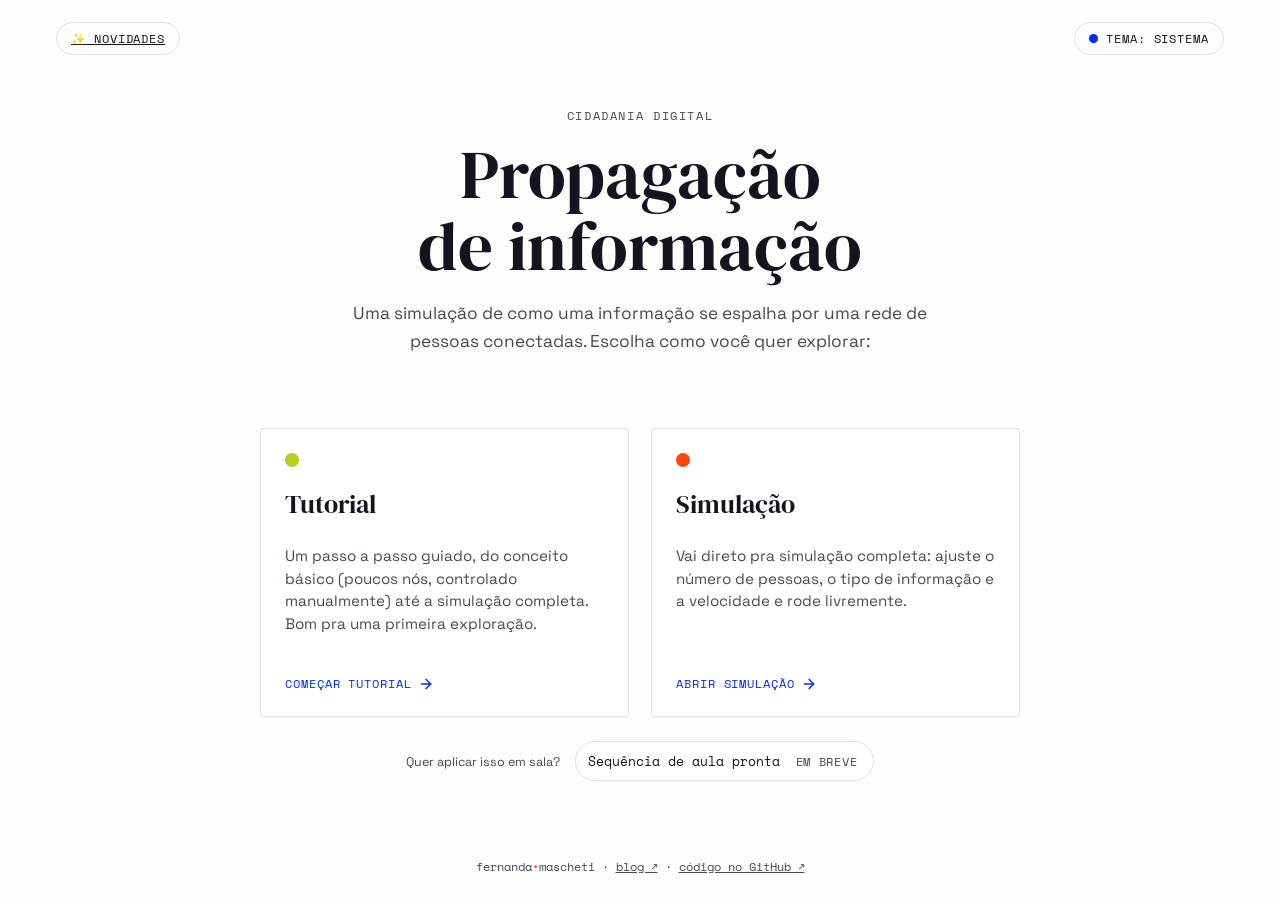
==== commit bb1045c2: "Revisa textos das páginas e adiciona lembrete de cores no tutorial Ajusta prosa em index, novidades " ====
--- a/index.html
+++ b/index.html
@@ -1,86 +1,132 @@
-<!DOCTYPE html>
+<!doctype html>
 <html lang="pt-br">
-<head>
-<meta charset="UTF-8">
-<meta name="viewport" content="width=device-width, initial-scale=1.0">
-<title>Propagação de Informação</title>
-<meta name="description" content="Simulação interativa de como uma informação se espalha por uma rede de pessoas conectadas — recurso didático de Cidadania Digital.">
-<link rel="preconnect" href="https://fonts.googleapis.com">
-<link rel="preconnect" href="https://fonts.gstatic.com" crossorigin>
-<link href="https://fonts.googleapis.com/css2?family=DM+Serif+Display:ital@0;1&family=Space+Grotesk:wght@400..700&family=Space+Mono:wght@400;700&display=swap" rel="stylesheet">
-<link rel="stylesheet" href="global.css">
-<link rel="stylesheet" href="components.css">
-<link rel="stylesheet" href="landing.css">
-</head>
-<body>
+  <head>
+    <meta charset="UTF-8" />
+    <meta name="viewport" content="width=device-width, initial-scale=1.0" />
+    <title>Propagação de Informação</title>
+    <meta
+      name="description"
+      content="Simulação interativa de como uma informação se espalha por uma rede de pessoas conectadas — recurso didático de Cidadania Digital."
+    />
+    <link rel="preconnect" href="https://fonts.googleapis.com" />
+    <link rel="preconnect" href="https://fonts.gstatic.com" crossorigin />
+    <link
+      href="https://fonts.googleapis.com/css2?family=DM+Serif+Display:ital@0;1&family=Space+Grotesk:wght@400..700&family=Space+Mono:wght@400;700&display=swap"
+      rel="stylesheet"
+    />
+    <link rel="stylesheet" href="global.css" />
+    <link rel="stylesheet" href="components.css" />
+    <link rel="stylesheet" href="landing.css" />
+  </head>
+  <body>
+    <!-- Sprite de ícones (Lucide, MIT license — self-hosted) -->
+    <svg style="display: none" aria-hidden="true">
+      <defs>
+        <symbol
+          id="icon-arrow-right"
+          viewBox="0 0 24 24"
+          fill="none"
+          stroke="currentColor"
+          stroke-width="2"
+          stroke-linecap="round"
+          stroke-linejoin="round"
+        >
+          <path d="M5 12h14" />
+          <path d="m12 5 7 7-7 7" />
+        </symbol>
+      </defs>
+    </svg>
 
-<!-- Sprite de ícones (Lucide, MIT license — self-hosted) -->
-<svg style="display:none" aria-hidden="true">
-  <defs>
-    <symbol id="icon-arrow-right" viewBox="0 0 24 24" fill="none" stroke="currentColor" stroke-width="2" stroke-linecap="round" stroke-linejoin="round">
-      <path d="M5 12h14"/><path d="m12 5 7 7-7 7"/>
-    </symbol>
-  </defs>
-</svg>
-
-<div class="landing-top">
-  <a class="btn-pill" href="novidades.html">✨ novidades</a>
-  <button class="btn-pill" id="themeToggle" type="button">
-    <span class="node-dot c-blue"></span> <span id="themeLabel">tema: sistema</span>
-  </button>
-</div>
-
-<section class="landing-hero">
-  <div class="wrap">
-    <div class="landing-intro">
-      <span class="eyebrow">Cidadania Digital</span>
-      <h1>Propagação de informação</h1>
-      <p>Uma simulação de como uma informação se espalha por uma rede de pessoas conectadas. Escolha como você quer explorar:</p>
+    <div class="landing-top">
+      <a class="btn-pill" href="novidades.html">✨ novidades</a>
+      <button class="btn-pill" id="themeToggle" type="button">
+        <span class="node-dot c-blue"></span>
+        <span id="themeLabel">tema: sistema</span>
+      </button>
     </div>
 
-    <div class="choice-grid">
-      <a class="card choice-card" href="tutorial.html">
-        <span class="node-dot c-lime"></span>
-        <h2>Tutorial</h2>
-        <p>Um passo a passo guiado, do conceito básico (poucos nós, controlado manualmente) até a simulação completa. Bom pra uma primeira explicação em sala.</p>
-        <span class="choice-cta">Começar tutorial <svg class="icon" viewBox="0 0 24 24"><use href="#icon-arrow-right"/></svg></span>
-      </a>
+    <section class="landing-hero">
+      <div class="wrap">
+        <div class="landing-intro">
+          <span class="eyebrow">Cidadania Digital</span>
+          <h1>Propagação de informação</h1>
+          <p>
+            Uma simulação de como uma informação se espalha por uma rede de
+            pessoas conectadas. Escolha como você quer explorar:
+          </p>
+        </div>
 
-      <a class="card choice-card" href="simulacao.html">
-        <span class="node-dot c-amber"></span>
-        <h2>Simulação</h2>
-        <p>Vai direto pra simulação completa: ajuste o número de pessoas, o tipo de informação e a velocidade, e rode livremente.</p>
-        <span class="choice-cta">Abrir simulação <svg class="icon" viewBox="0 0 24 24"><use href="#icon-arrow-right"/></svg></span>
-      </a>
-    </div>
+        <div class="choice-grid">
+          <a class="card choice-card" href="tutorial.html">
+            <span class="node-dot c-lime"></span>
+            <h2>Tutorial</h2>
+            <p>
+              Um passo a passo guiado, do conceito básico (poucos nós,
+              controlado manualmente) até a simulação completa. Bom pra uma
+              primeira exploração.
+            </p>
+            <span class="choice-cta"
+              >Começar tutorial
+              <svg class="icon" viewBox="0 0 24 24">
+                <use href="#icon-arrow-right" /></svg
+            ></span>
+          </a>
 
-    <p class="landing-extra">
-      É professor(a) e quer aplicar isso em sala?
-      <a class="chip" href="#" title="Em breve">Sequência de aula pronta <span class="landing-em-breve">em breve</span></a>
-    </p>
-  </div>
-</section>
+          <a class="card choice-card" href="simulacao.html">
+            <span class="node-dot c-amber"></span>
+            <h2>Simulação</h2>
+            <p>
+              Vai direto pra simulação completa: ajuste o número de pessoas, o
+              tipo de informação e a velocidade e rode livremente.
+            </p>
+            <span class="choice-cta"
+              >Abrir simulação
+              <svg class="icon" viewBox="0 0 24 24">
+                <use href="#icon-arrow-right" /></svg
+            ></span>
+          </a>
+        </div>
 
-<footer class="landing-footer">
-  fernanda<span style="color:var(--pink);">•</span>mascheti ·
-  <a href="https://femascheti.com" style="color:var(--ink-soft);">blog ↗</a> ·
-  <a href="https://github.com/femascheti/simulador-propagacao-informacao" style="color:var(--ink-soft);">código no GitHub ↗</a>
-</footer>
+        <p class="landing-extra">
+          Quer aplicar isso em sala?
+          <a class="chip" href="#" title="Em breve"
+            >Sequência de aula pronta
+            <span class="landing-em-breve">em breve</span></a
+          >
+        </p>
+      </div>
+    </section>
 
-<script>
-  (function () {
-    const toggle = document.getElementById('themeToggle');
-    const label = document.getElementById('themeLabel');
-    const root = document.documentElement;
-    const states = ['system', 'light', 'dark'];
-    let stateIndex = 0;
-    toggle.addEventListener('click', () => {
-      stateIndex = (stateIndex + 1) % states.length;
-      const s = states[stateIndex];
-      if (s === 'system') { root.removeAttribute('data-theme'); label.textContent = 'tema: sistema'; }
-      else { root.setAttribute('data-theme', s); label.textContent = 'tema: ' + (s === 'light' ? 'claro' : 'escuro'); }
-    });
-  })();
-</script>
-</body>
+    <footer class="landing-footer">
+      fernanda<span style="color: var(--pink)">•</span>mascheti ·
+      <a href="https://femascheti.com" style="color: var(--ink-soft)">blog ↗</a>
+      ·
+      <a
+        href="https://github.com/femascheti/simulador-propagacao-informacao"
+        style="color: var(--ink-soft)"
+        >código no GitHub ↗</a
+      >
+    </footer>
+
+    <script>
+      (function () {
+        const toggle = document.getElementById("themeToggle");
+        const label = document.getElementById("themeLabel");
+        const root = document.documentElement;
+        const states = ["system", "light", "dark"];
+        let stateIndex = 0;
+        toggle.addEventListener("click", () => {
+          stateIndex = (stateIndex + 1) % states.length;
+          const s = states[stateIndex];
+          if (s === "system") {
+            root.removeAttribute("data-theme");
+            label.textContent = "tema: sistema";
+          } else {
+            root.setAttribute("data-theme", s);
+            label.textContent = "tema: " + (s === "light" ? "claro" : "escuro");
+          }
+        });
+      })();
+    </script>
+  </body>
 </html>
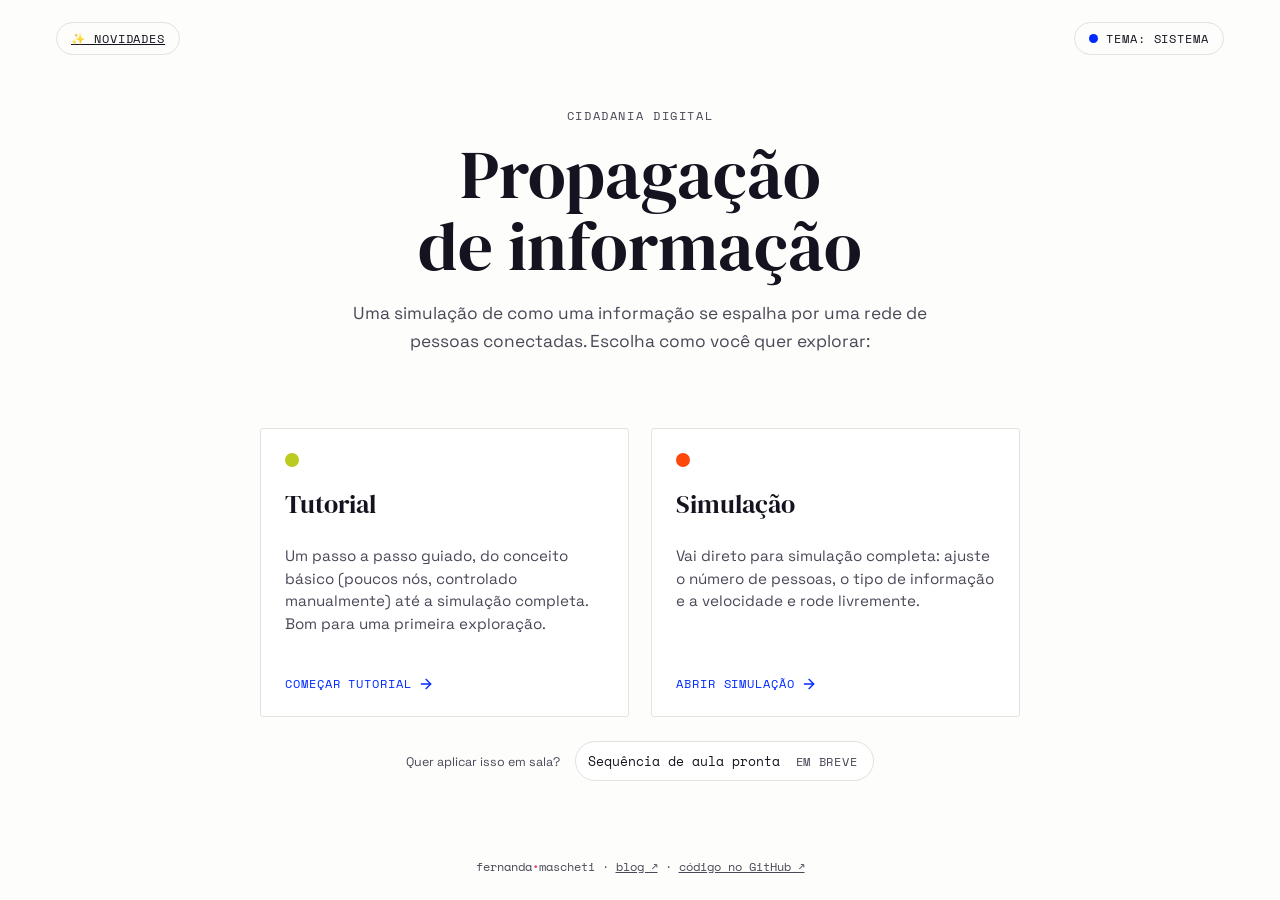
==== commit 740caeb0: "Revisão de textos das paginas" ====
--- a/index.html
+++ b/index.html
@@ -62,7 +62,7 @@
             <h2>Tutorial</h2>
             <p>
               Um passo a passo guiado, do conceito básico (poucos nós,
-              controlado manualmente) até a simulação completa. Bom pra uma
+              controlado manualmente) até a simulação completa. Bom para uma
               primeira exploração.
             </p>
             <span class="choice-cta"
@@ -76,7 +76,7 @@
             <span class="node-dot c-amber"></span>
             <h2>Simulação</h2>
             <p>
-              Vai direto pra simulação completa: ajuste o número de pessoas, o
+              Vai direto para simulação completa: ajuste o número de pessoas, o
               tipo de informação e a velocidade e rode livremente.
             </p>
             <span class="choice-cta"
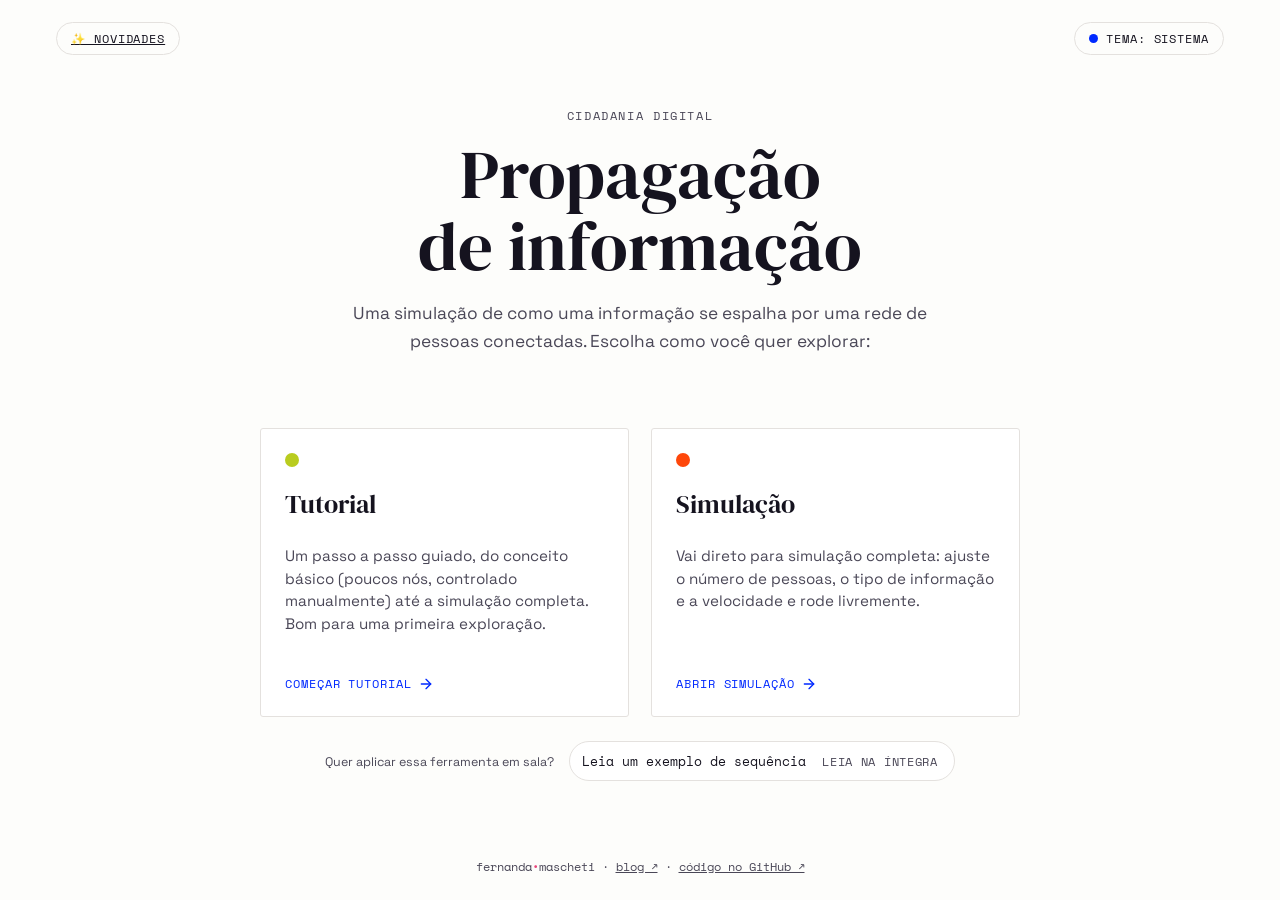
==== commit a8e364e9: "Adiciona link para a sequencia didática publicada" ====
--- a/index.html
+++ b/index.html
@@ -88,10 +88,10 @@
         </div>
 
         <p class="landing-extra">
-          Quer aplicar isso em sala?
-          <a class="chip" href="#" title="Em breve"
-            >Sequência de aula pronta
-            <span class="landing-em-breve">em breve</span></a
+          Quer aplicar essa ferramenta em sala?
+          <a class="chip" href="https://femascheti.github.io/edu-information/" title="Leia na íntegra"
+            >Leia um exemplo de sequência
+            <span class="landing-em-breve">leia na íntegra</span></a
           >
         </p>
       </div>
